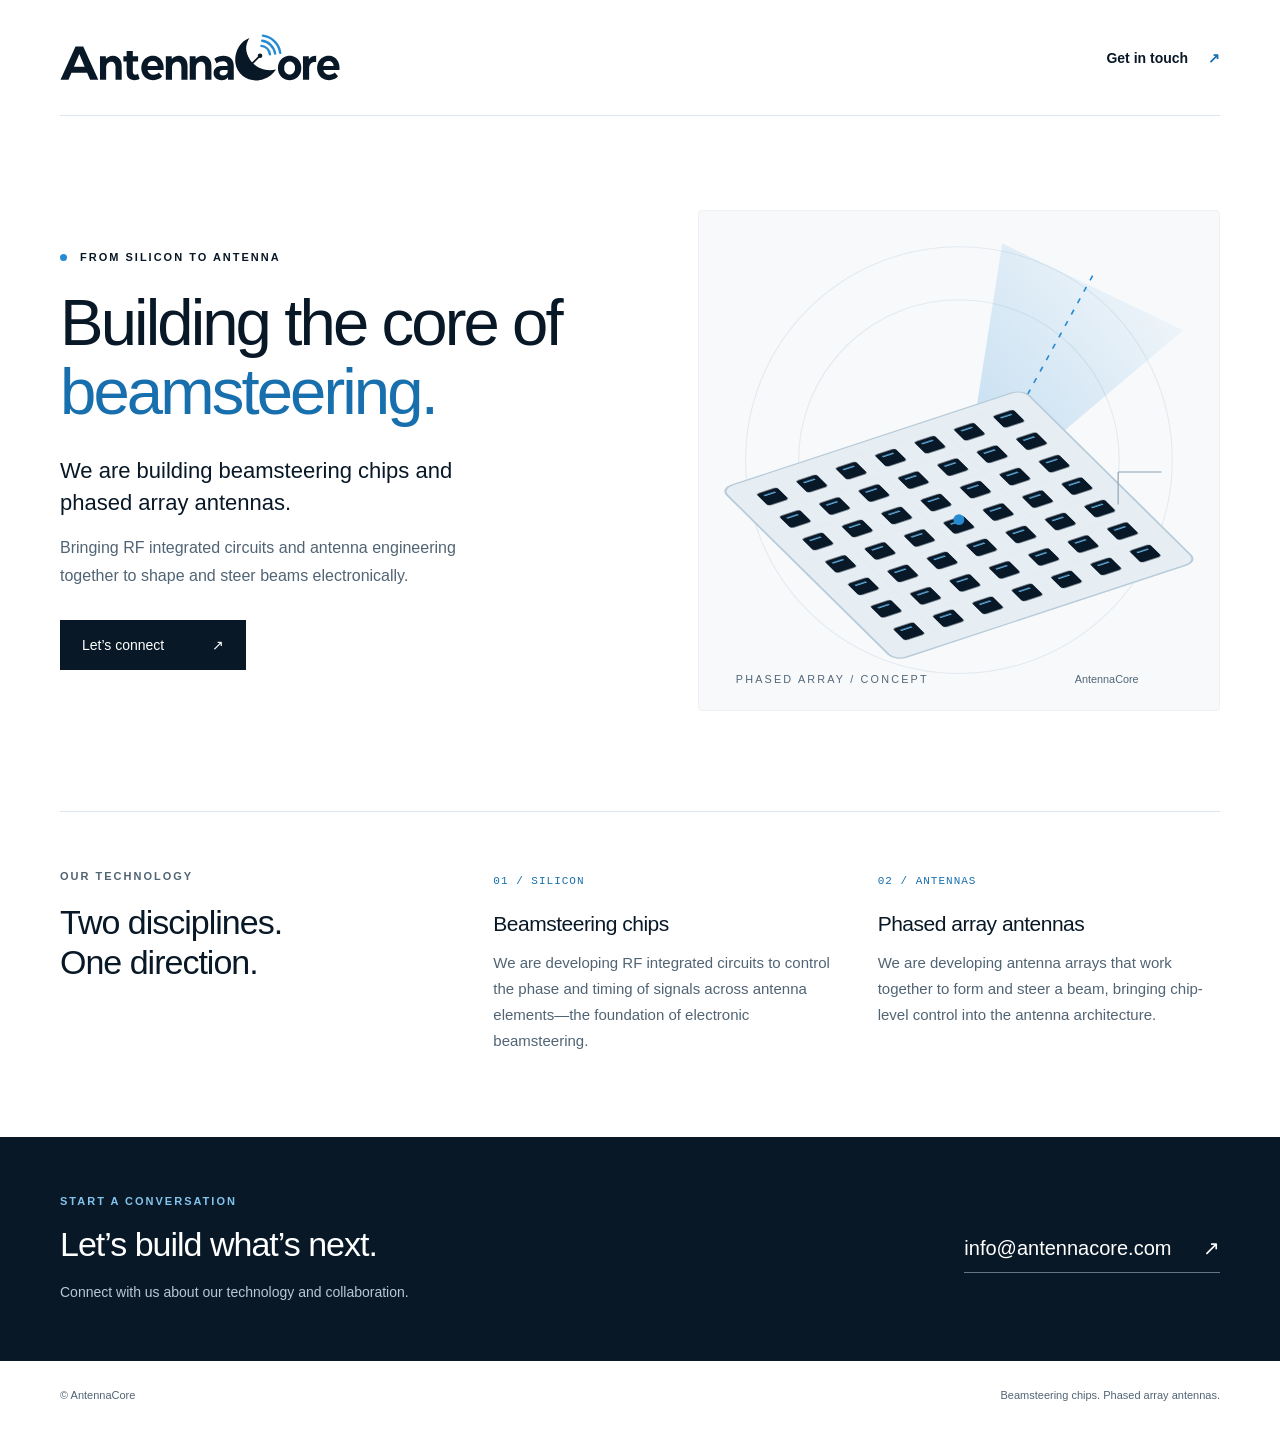
==== index.html @ 366db191 "first commit" ====
<!doctype html>
<html lang="en">
<head>
  <meta charset="utf-8">
  <meta name="viewport" content="width=device-width, initial-scale=1">
  <meta name="description" content="AntennaCore is developing beamsteering chips and phased array antennas. From RF silicon to electronically steered antenna arrays.">
  <meta name="theme-color" content="#081827">
  <title>AntennaCore — Beamsteering chips & phased array antennas</title>
  <link rel="stylesheet" href="styles.css">
</head>
<body>
  <a class="skip-link" href="#main">Skip to content</a>
  <header class="site-header wrap">
    <a class="brand" href="./" aria-label="AntennaCore home"><img src="assets/antennacore-logo.svg" width="300" height="51" alt="AntennaCore"></a>
    <a class="header-contact" href="mailto:info@antennacore.com">Get in touch <span aria-hidden="true">↗</span></a>
  </header>

  <main id="main">
    <section class="hero wrap" aria-labelledby="headline">
      <div class="hero-copy">
        <p class="eyebrow"><span></span> From silicon to antenna</p>
        <h1 id="headline">Building the core of <em>beamsteering.</em></h1>
        <p class="intro">We are building beamsteering chips and phased array antennas.</p>
        <p class="hero-detail">Bringing RF integrated circuits and antenna engineering together to shape and steer beams electronically.</p>
        <a class="button" href="mailto:info@antennacore.com">Let’s connect <span aria-hidden="true">↗</span></a>
      </div>
      <figure class="array-figure">
        <svg viewBox="0 0 480 460" xmlns="http://www.w3.org/2000/svg" role="img" aria-labelledby="array-title array-desc">
          <title id="array-title">Phased array concept</title>
          <desc id="array-desc">A schematic grid of antenna elements with a directed beam extending above the array. Concept illustration.</desc>
          <defs>
            <pattern id="grid" width="42" height="42" patternUnits="userSpaceOnUse"><path d="M42 0H0V42" fill="none" stroke="#dfe8ef" stroke-width="1"/></pattern>
            <pattern id="elements" width="42" height="42" patternUnits="userSpaceOnUse"><rect x="10" y="10" width="22" height="22" rx="3" fill="#081827"/><path d="M15 16h12" stroke="#65b5e9" stroke-width="2"/></pattern>
            <linearGradient id="beam" x1="0" y1="1" x2="1" y2="0"><stop stop-color="#278bd3" stop-opacity=".28"/><stop offset="1" stop-color="#278bd3" stop-opacity="0"/></linearGradient>
          </defs>
          <circle cx="240" cy="230" r="197" fill="none" stroke="#e3eaf0"/>
          <circle cx="240" cy="230" r="148" fill="none" stroke="#e3eaf0"/>
          <path d="M240 285 280 30 447 110Z" fill="url(#beam)"/>
          <path d="M240 285 366 55" stroke="#278bd3" stroke-width="1.5" stroke-dasharray="5 7"/>
          <g transform="translate(240 290) scale(1 .57) rotate(-30) translate(-147 -147)">
            <rect x="-14" y="-14" width="322" height="322" rx="12" fill="#e6eef4" stroke="#b7cbd9" stroke-width="2"/>
            <rect width="294" height="294" fill="url(#grid)"/>
            <rect width="294" height="294" fill="url(#elements)"/>
          </g>
          <circle cx="240" cy="285" r="5" fill="#278bd3"/>
          <path d="M387 241h40M387 241v30" fill="none" stroke="#8b9fae"/>
          <text x="34" y="436" fill="#526779" font-family="sans-serif" font-size="10" letter-spacing="2">PHASED ARRAY / CONCEPT</text>
          <text x="347" y="436" fill="#526779" font-family="sans-serif" font-size="10">AntennaCore</text>
        </svg>
      </figure>
    </section>

    <section class="technology wrap" aria-labelledby="technology-heading">
      <div class="section-heading"><p class="eyebrow">Our technology</p><h2 id="technology-heading">Two disciplines.<br>One direction.</h2></div>
      <div class="technology-items">
        <article><span class="number">01 / SILICON</span><h3>Beamsteering chips</h3><p>We are developing RF integrated circuits to control the phase and timing of signals across antenna elements—the foundation of electronic beamsteering.</p></article>
        <article><span class="number">02 / ANTENNAS</span><h3>Phased array antennas</h3><p>We are developing antenna arrays that work together to form and steer a beam, bringing chip-level control into the antenna architecture.</p></article>
      </div>
    </section>

    <section class="contact" aria-labelledby="contact-heading"><div class="wrap contact-inner"><div><p class="eyebrow">Start a conversation</p><h2 id="contact-heading">Let’s build what’s next.</h2><p>Connect with us about our technology and collaboration.</p></div><a href="mailto:info@antennacore.com">info@antennacore.com <span aria-hidden="true">↗</span></a></div></section>
  </main>
  <footer class="wrap"><span>© AntennaCore</span><span>Beamsteering chips. Phased array antennas.</span></footer>
</body>
</html>
---- styles.css ----
:root{color-scheme:light;--navy:#081827;--blue:#176fae;--muted:#516474;--line:#dfe6eb}*{box-sizing:border-box}html{scroll-behavior:smooth}body{margin:0;background:#fff;color:var(--navy);font-family:Arial,Helvetica,sans-serif;-webkit-font-smoothing:antialiased}.wrap{width:min(1160px,calc(100% - 96px));margin-inline:auto}a{color:inherit;text-decoration:none}a:focus-visible{outline:3px solid #278bd3;outline-offset:6px}.skip-link{position:absolute;left:20px;top:-80px;background:var(--navy);color:white;padding:12px;z-index:5}.skip-link:focus{top:12px}.site-header{display:flex;align-items:center;justify-content:space-between;padding-block:34px;border-bottom:1px solid var(--line)}.brand img{display:block;width:280px;height:auto}.header-contact{font-size:14px;font-weight:600}.header-contact span{margin-left:16px;color:var(--blue)}.hero{display:grid;grid-template-columns:1.15fr 1fr;align-items:center;gap:38px;padding-block:94px 100px}.eyebrow{text-transform:uppercase;letter-spacing:2px;font-size:11px;font-weight:700;margin:0 0 25px}.eyebrow>span{display:inline-block;width:7px;height:7px;background:#278bd3;border-radius:50%;margin-right:8px}h1{font-size:clamp(42px,5.1vw,67px);letter-spacing:-2.9px;line-height:1.06;font-weight:500;margin:0 0 28px}h1 em{font-style:normal;color:var(--blue)}.intro{font-size:22px;line-height:1.45;max-width:470px;margin:0 0 16px}.hero-detail{color:var(--muted);font-size:16px;line-height:1.7;max-width:440px;margin:0 0 31px}.button{display:inline-flex;gap:48px;align-items:center;background:var(--navy);color:white;padding:17px 22px;font-size:14px;transition:background .2s}.button:hover{background:var(--blue)}.array-figure{margin:0;background:#f7f9fb;border:1px solid #edf1f4;border-radius:4px}.array-figure svg{display:block;width:100%;height:auto}.technology{display:grid;grid-template-columns:1fr 2fr;gap:70px;border-top:1px solid var(--line);padding-block:58px 82px}h2{font-size:34px;line-height:1.18;font-weight:500;letter-spacing:-1px;margin:0}.section-heading .eyebrow{color:var(--muted);margin-bottom:20px}.technology-items{display:grid;grid-template-columns:1fr 1fr;gap:42px}.number{font-family:monospace;letter-spacing:1px;font-size:11px;color:var(--blue)}h3{font-size:21px;letter-spacing:-.5px;margin:24px 0 14px;font-weight:500}.technology-items p{font-size:15px;color:var(--muted);line-height:1.75;margin:0}.contact{background:var(--navy);color:white}.contact-inner{display:flex;justify-content:space-between;align-items:center;gap:30px;padding-block:58px}.contact .eyebrow{color:#83c4ed;margin-bottom:17px}.contact p:last-child{font-size:14px;color:#b8c7d3;line-height:1.6;margin:17px 0 0}.contact a{font-size:20px;border-bottom:1px solid #647788;padding-block:12px;white-space:nowrap}.contact a:hover{color:#83c4ed}.contact a span{margin-left:26px}footer{display:flex;justify-content:space-between;gap:20px;padding-block:26px;color:var(--muted);font-size:11px;line-height:1.5}@media(max-width:850px){.wrap{width:calc(100% - 48px)}.hero{gap:24px;padding-block:65px}.technology{grid-template-columns:1fr;gap:35px}.contact-inner{align-items:flex-start;flex-direction:column}.brand img{width:240px}h1{letter-spacing:-1.8px}}@media(max-width:600px){.wrap{width:calc(100% - 40px)}.site-header{padding-block:24px;gap:16px}.brand img{width:210px}.header-contact{font-size:12px}.header-contact span{display:none}.hero{grid-template-columns:1fr;padding-block:54px;gap:40px}h1{font-size:48px}.intro{font-size:20px}.array-figure{max-width:440px;width:100%;justify-self:center}.technology{padding-block:40px 50px}.technology-items{grid-template-columns:1fr;gap:30px}.technology-items article+article{border-top:1px solid var(--line);padding-top:30px}.contact-inner{padding-block:42px}.contact a{font-size:18px}footer{flex-direction:column;gap:7px}h2{font-size:30px}}@media(prefers-reduced-motion:reduce){html{scroll-behavior:auto}.button{transition:none}}
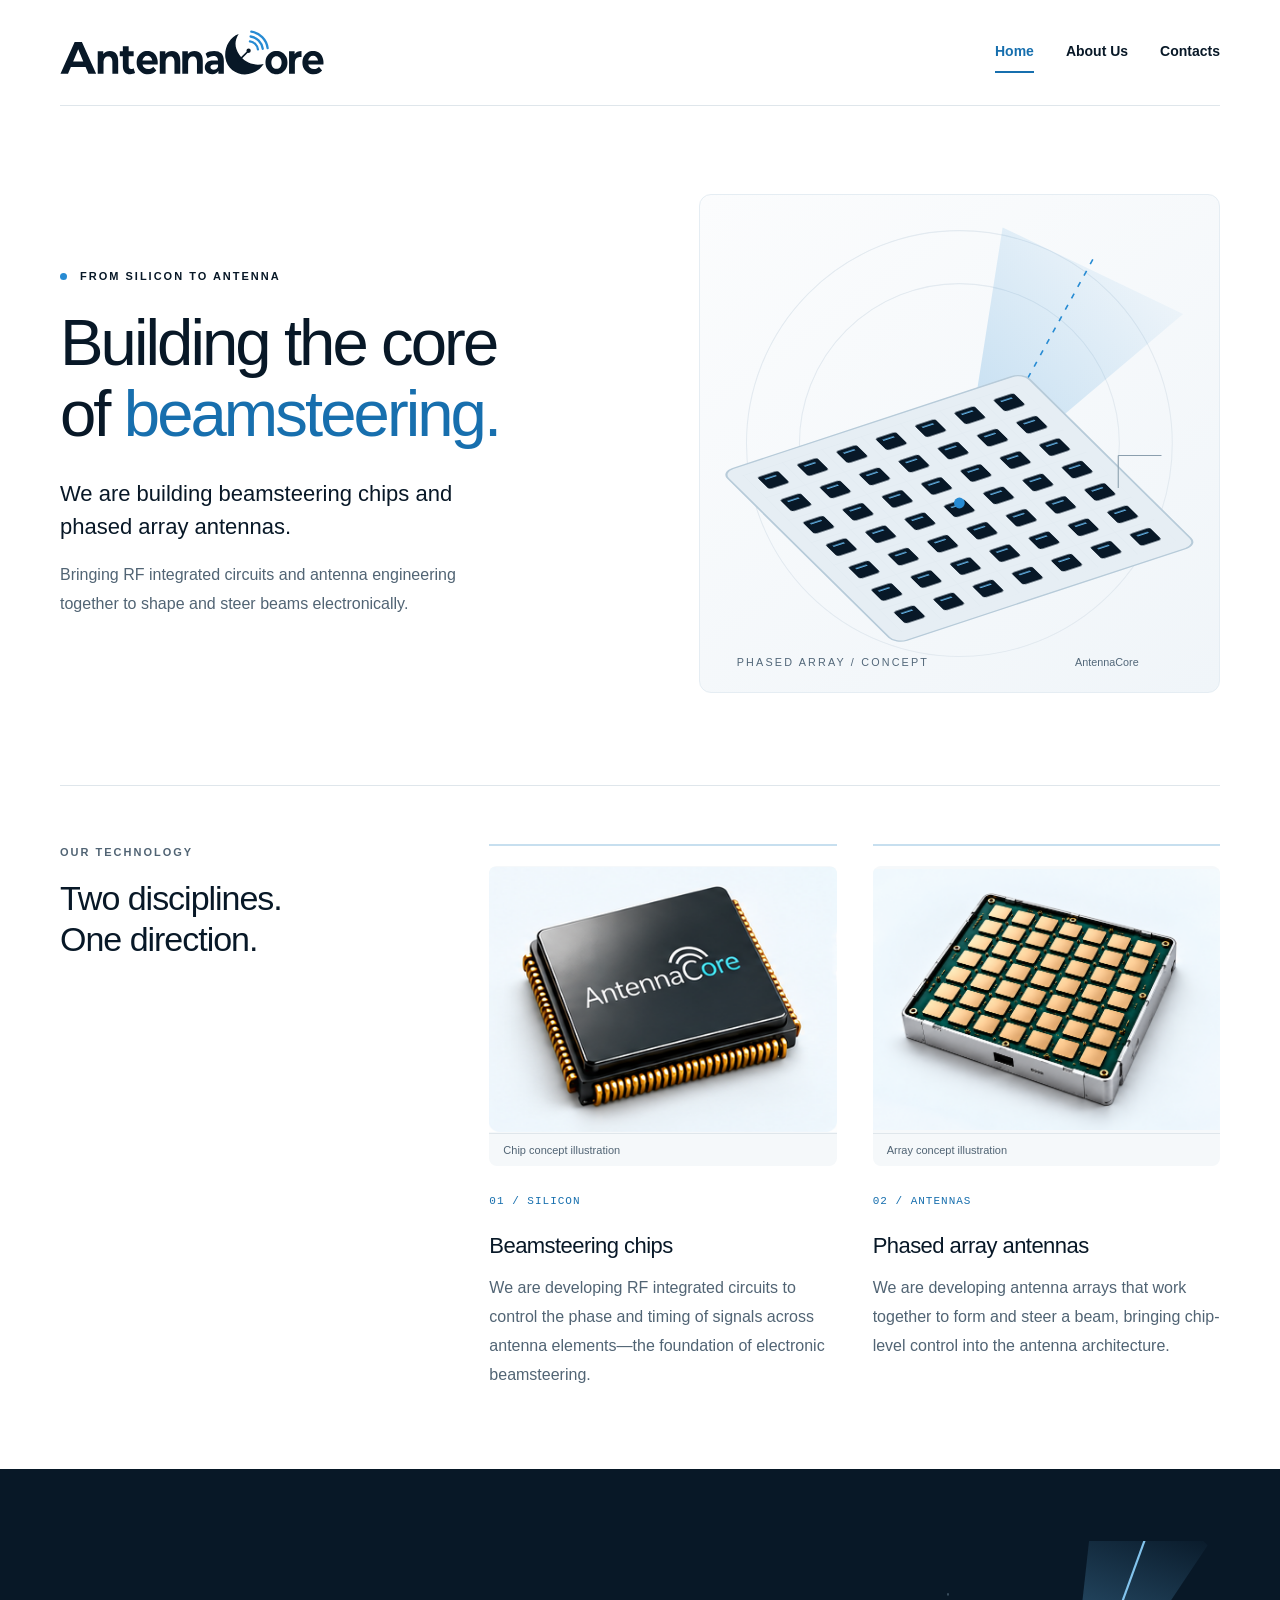
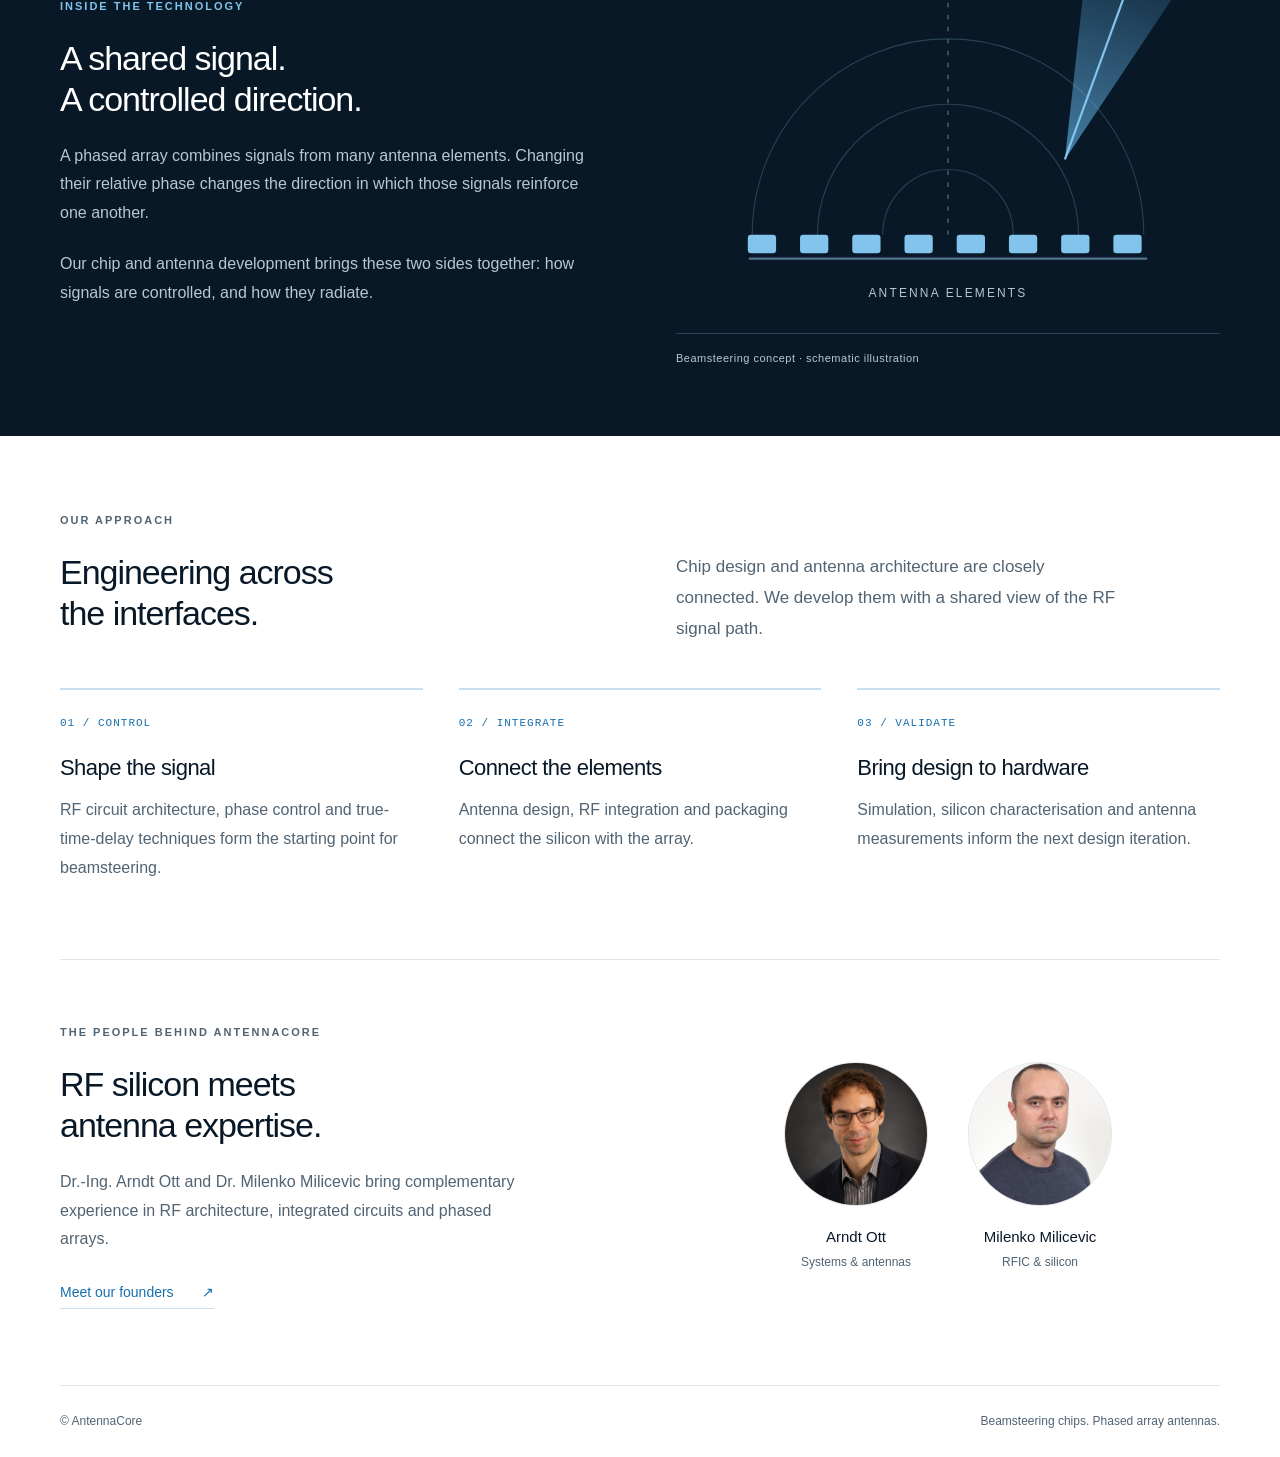
==== commit 34f69db2: "multi page" ====
--- a/index.html
+++ b/index.html
@@ -12,7 +12,11 @@
   <a class="skip-link" href="#main">Skip to content</a>
   <header class="site-header wrap">
     <a class="brand" href="./" aria-label="AntennaCore home"><img src="assets/antennacore-logo.svg" width="300" height="51" alt="AntennaCore"></a>
-    <a class="header-contact" href="mailto:info@antennacore.com">Get in touch <span aria-hidden="true">↗</span></a>
+    <nav class="site-nav" aria-label="Main navigation">
+      <a href="index.html" aria-current="page">Home</a>
+      <a href="about.html">About Us</a>
+      <a href="contacts.html">Contacts</a>
+    </nav>
   </header>
 
   <main id="main">
@@ -22,7 +26,6 @@
         <h1 id="headline">Building the core of <em>beamsteering.</em></h1>
         <p class="intro">We are building beamsteering chips and phased array antennas.</p>
         <p class="hero-detail">Bringing RF integrated circuits and antenna engineering together to shape and steer beams electronically.</p>
-        <a class="button" href="mailto:info@antennacore.com">Let’s connect <span aria-hidden="true">↗</span></a>
       </div>
       <figure class="array-figure">
         <svg viewBox="0 0 480 460" xmlns="http://www.w3.org/2000/svg" role="img" aria-labelledby="array-title array-desc">
@@ -53,12 +56,49 @@
     <section class="technology wrap" aria-labelledby="technology-heading">
       <div class="section-heading"><p class="eyebrow">Our technology</p><h2 id="technology-heading">Two disciplines.<br>One direction.</h2></div>
       <div class="technology-items">
-        <article><span class="number">01 / SILICON</span><h3>Beamsteering chips</h3><p>We are developing RF integrated circuits to control the phase and timing of signals across antenna elements—the foundation of electronic beamsteering.</p></article>
-        <article><span class="number">02 / ANTENNAS</span><h3>Phased array antennas</h3><p>We are developing antenna arrays that work together to form and steer a beam, bringing chip-level control into the antenna architecture.</p></article>
+        <article><figure class="technology-image"><img src="assets/beamsteering-chip-concept.png" width="396" height="303" alt="Concept illustration of a beamsteering chip" loading="lazy"><figcaption>Chip concept illustration</figcaption></figure><span class="number">01 / SILICON</span><h3>Beamsteering chips</h3><p>We are developing RF integrated circuits to control the phase and timing of signals across antenna elements—the foundation of electronic beamsteering.</p></article>
+        <article><figure class="technology-image"><img src="assets/phased-array-large-concept.png" width="1448" height="1086" alt="Concept illustration of a larger multi-element phased array antenna" loading="lazy"><figcaption>Array concept illustration</figcaption></figure><span class="number">02 / ANTENNAS</span><h3>Phased array antennas</h3><p>We are developing antenna arrays that work together to form and steer a beam, bringing chip-level control into the antenna architecture.</p></article>
       </div>
     </section>
 
-    <section class="contact" aria-labelledby="contact-heading"><div class="wrap contact-inner"><div><p class="eyebrow">Start a conversation</p><h2 id="contact-heading">Let’s build what’s next.</h2><p>Connect with us about our technology and collaboration.</p></div><a href="mailto:info@antennacore.com">info@antennacore.com <span aria-hidden="true">↗</span></a></div></section>
+    <section class="beam-section" aria-labelledby="beam-heading">
+      <div class="wrap beam-layout">
+        <div class="beam-copy">
+          <p class="eyebrow">Inside the technology</p>
+          <h2 id="beam-heading">A shared signal.<br>A controlled direction.</h2>
+          <p>A phased array combines signals from many antenna elements. Changing their relative phase changes the direction in which those signals reinforce one another.</p>
+          <p>Our chip and antenna development brings these two sides together: how signals are controlled, and how they radiate.</p>
+        </div>
+        <figure class="beam-demo">
+          <svg viewBox="0 0 500 360" role="img" aria-labelledby="beam-title beam-desc">
+            <title id="beam-title">Electronic beamsteering concept</title>
+            <desc id="beam-desc">A row of eight antenna elements with a beam sweeping left and right to illustrate electronic beamsteering.</desc>
+            <defs><linearGradient id="demo-beam" x1="0" y1="1" x2="0" y2="0"><stop stop-color="#65b5e9" stop-opacity=".65"/><stop offset="1" stop-color="#65b5e9" stop-opacity="0"/></linearGradient></defs>
+            <path d="M70 270a180 180 0 0 1 360 0M130 270a120 120 0 0 1 240 0M190 270a60 60 0 0 1 120 0" fill="none" stroke="#294255"/>
+            <path d="M250 270V48" stroke="#607888" stroke-dasharray="4 7"/>
+            <g id="steered-beam" transform="rotate(20 250 270)"><path d="M250 270 194 40Q250 16 306 40Z" fill="url(#demo-beam)"/><path d="M250 270V40" stroke="#83c4ed" stroke-width="2"/></g>
+            <path d="M67 292H433" stroke="#52758d" stroke-width="2"/>
+            <g fill="#83c4ed"><rect x="66" y="270" width="26" height="17" rx="3"/><rect x="114" y="270" width="26" height="17" rx="3"/><rect x="162" y="270" width="26" height="17" rx="3"/><rect x="210" y="270" width="26" height="17" rx="3"/><rect x="258" y="270" width="26" height="17" rx="3"/><rect x="306" y="270" width="26" height="17" rx="3"/><rect x="354" y="270" width="26" height="17" rx="3"/><rect x="402" y="270" width="26" height="17" rx="3"/></g>
+            <text x="250" y="327" text-anchor="middle" fill="#b8c7d3" font-size="11" font-family="Arial, sans-serif" letter-spacing="2">ANTENNA ELEMENTS</text>
+          </svg>
+          <figcaption>Beamsteering concept · schematic illustration</figcaption>
+        </figure>
+      </div>
+    </section>
+
+    <section class="approach wrap" aria-labelledby="approach-heading">
+      <div class="approach-heading"><p class="eyebrow">Our approach</p><h2 id="approach-heading">Engineering across<br>the interfaces.</h2><p>Chip design and antenna architecture are closely connected. We develop them with a shared view of the RF signal path.</p></div>
+      <ol class="approach-steps">
+        <li><span class="number">01 / CONTROL</span><h3>Shape the signal</h3><p>RF circuit architecture, phase control and true-time-delay techniques form the starting point for beamsteering.</p></li>
+        <li><span class="number">02 / INTEGRATE</span><h3>Connect the elements</h3><p>Antenna design, RF integration and packaging connect the silicon with the array.</p></li>
+        <li><span class="number">03 / VALIDATE</span><h3>Bring design to hardware</h3><p>Simulation, silicon characterisation and antenna measurements inform the next design iteration.</p></li>
+      </ol>
+    </section>
+
+    <section class="team-preview wrap" aria-labelledby="team-preview-heading">
+      <div><p class="eyebrow">The people behind AntennaCore</p><h2 id="team-preview-heading">RF silicon meets<br>antenna expertise.</h2><p>Dr.-Ing. Arndt Ott and Dr. Milenko Milicevic bring complementary experience in RF architecture, integrated circuits and phased arrays.</p><a class="text-link" href="about.html">Meet our founders <span aria-hidden="true">↗</span></a></div>
+      <div class="team-preview-portraits"><figure><img src="assets/arndt-ott.png" width="144" height="144" loading="lazy" alt="Dr.-Ing. Arndt Ott"><figcaption>Arndt Ott<span>Systems &amp; antennas</span></figcaption></figure><figure><img src="assets/milenko-milicevic.jpg" width="144" height="144" loading="lazy" alt="Dr. Milenko Milicevic"><figcaption>Milenko Milicevic<span>RFIC &amp; silicon</span></figcaption></figure></div>
+    </section>
   </main>
   <footer class="wrap"><span>© AntennaCore</span><span>Beamsteering chips. Phased array antennas.</span></footer>
 </body>
--- a/styles.css
+++ b/styles.css
@@ -1 +1,232 @@
-:root{color-scheme:light;--navy:#081827;--blue:#176fae;--muted:#516474;--line:#dfe6eb}*{box-sizing:border-box}html{scroll-behavior:smooth}body{margin:0;background:#fff;color:var(--navy);font-family:Arial,Helvetica,sans-serif;-webkit-font-smoothing:antialiased}.wrap{width:min(1160px,calc(100% - 96px));margin-inline:auto}a{color:inherit;text-decoration:none}a:focus-visible{outline:3px solid #278bd3;outline-offset:6px}.skip-link{position:absolute;left:20px;top:-80px;background:var(--navy);color:white;padding:12px;z-index:5}.skip-link:focus{top:12px}.site-header{display:flex;align-items:center;justify-content:space-between;padding-block:34px;border-bottom:1px solid var(--line)}.brand img{display:block;width:280px;height:auto}.header-contact{font-size:14px;font-weight:600}.header-contact span{margin-left:16px;color:var(--blue)}.hero{display:grid;grid-template-columns:1.15fr 1fr;align-items:center;gap:38px;padding-block:94px 100px}.eyebrow{text-transform:uppercase;letter-spacing:2px;font-size:11px;font-weight:700;margin:0 0 25px}.eyebrow>span{display:inline-block;width:7px;height:7px;background:#278bd3;border-radius:50%;margin-right:8px}h1{font-size:clamp(42px,5.1vw,67px);letter-spacing:-2.9px;line-height:1.06;font-weight:500;margin:0 0 28px}h1 em{font-style:normal;color:var(--blue)}.intro{font-size:22px;line-height:1.45;max-width:470px;margin:0 0 16px}.hero-detail{color:var(--muted);font-size:16px;line-height:1.7;max-width:440px;margin:0 0 31px}.button{display:inline-flex;gap:48px;align-items:center;background:var(--navy);color:white;padding:17px 22px;font-size:14px;transition:background .2s}.button:hover{background:var(--blue)}.array-figure{margin:0;background:#f7f9fb;border:1px solid #edf1f4;border-radius:4px}.array-figure svg{display:block;width:100%;height:auto}.technology{display:grid;grid-template-columns:1fr 2fr;gap:70px;border-top:1px solid var(--line);padding-block:58px 82px}h2{font-size:34px;line-height:1.18;font-weight:500;letter-spacing:-1px;margin:0}.section-heading .eyebrow{color:var(--muted);margin-bottom:20px}.technology-items{display:grid;grid-template-columns:1fr 1fr;gap:42px}.number{font-family:monospace;letter-spacing:1px;font-size:11px;color:var(--blue)}h3{font-size:21px;letter-spacing:-.5px;margin:24px 0 14px;font-weight:500}.technology-items p{font-size:15px;color:var(--muted);line-height:1.75;margin:0}.contact{background:var(--navy);color:white}.contact-inner{display:flex;justify-content:space-between;align-items:center;gap:30px;padding-block:58px}.contact .eyebrow{color:#83c4ed;margin-bottom:17px}.contact p:last-child{font-size:14px;color:#b8c7d3;line-height:1.6;margin:17px 0 0}.contact a{font-size:20px;border-bottom:1px solid #647788;padding-block:12px;white-space:nowrap}.contact a:hover{color:#83c4ed}.contact a span{margin-left:26px}footer{display:flex;justify-content:space-between;gap:20px;padding-block:26px;color:var(--muted);font-size:11px;line-height:1.5}@media(max-width:850px){.wrap{width:calc(100% - 48px)}.hero{gap:24px;padding-block:65px}.technology{grid-template-columns:1fr;gap:35px}.contact-inner{align-items:flex-start;flex-direction:column}.brand img{width:240px}h1{letter-spacing:-1.8px}}@media(max-width:600px){.wrap{width:calc(100% - 40px)}.site-header{padding-block:24px;gap:16px}.brand img{width:210px}.header-contact{font-size:12px}.header-contact span{display:none}.hero{grid-template-columns:1fr;padding-block:54px;gap:40px}h1{font-size:48px}.intro{font-size:20px}.array-figure{max-width:440px;width:100%;justify-self:center}.technology{padding-block:40px 50px}.technology-items{grid-template-columns:1fr;gap:30px}.technology-items article+article{border-top:1px solid var(--line);padding-top:30px}.contact-inner{padding-block:42px}.contact a{font-size:18px}footer{flex-direction:column;gap:7px}h2{font-size:30px}}@media(prefers-reduced-motion:reduce){html{scroll-behavior:auto}.button{transition:none}}
+:root {
+  color-scheme: light;
+  --navy: #081827;
+  --blue: #176fae;
+  --muted: #516474;
+  --line: #dfe6eb;
+  --surface: #f5f8fa;
+}
+
+* { box-sizing: border-box; }
+html { scroll-behavior: smooth; }
+body {
+  margin: 0;
+  min-height: 100vh;
+  display: flex;
+  flex-direction: column;
+  background: #fff;
+  color: var(--navy);
+  font-family: Arial, Helvetica, sans-serif;
+  -webkit-font-smoothing: antialiased;
+}
+main { flex: 1; }
+.wrap { width: min(1160px, calc(100% - 96px)); margin-inline: auto; }
+a { color: inherit; text-decoration: none; }
+a:focus-visible { outline: 3px solid #278bd3; outline-offset: 6px; }
+::selection { background: #d8ecfa; color: var(--navy); }
+.skip-link { position: absolute; left: 20px; top: -80px; background: var(--navy); color: white; padding: 12px; z-index: 5; }
+.skip-link:focus { top: 12px; }
+
+/* Shared header and navigation. */
+.site-header { display: flex; align-items: center; justify-content: space-between; gap: 32px; padding-block: 30px; border-bottom: 1px solid var(--line); }
+.brand { flex-shrink: 0; }
+.brand img { display: block; width: 264px; height: auto; }
+.site-nav { display: flex; align-items: center; gap: 32px; font-size: 14px; font-weight: 600; }
+.site-nav a { padding-block: 12px; border-bottom: 2px solid transparent; transition: color .18s, border-color .18s; }
+.site-nav a:hover, .site-nav a[aria-current="page"] { color: var(--blue); border-bottom-color: var(--blue); }
+
+/* Typography. */
+.eyebrow { text-transform: uppercase; letter-spacing: 2px; font-size: 11px; font-weight: 700; line-height: 1.5; margin: 0 0 24px; }
+.eyebrow > span { display: inline-block; width: 7px; height: 7px; background: #278bd3; border-radius: 50%; margin-right: 8px; }
+h1 { font-size: clamp(44px, 5.1vw, 66px); letter-spacing: -.045em; line-height: 1.08; font-weight: 500; margin: 0 0 28px; text-wrap: balance; }
+h1 em { font-style: normal; color: var(--blue); }
+h2 { font-size: 34px; line-height: 1.2; font-weight: 500; letter-spacing: -.03em; margin: 0; text-wrap: balance; }
+h3 { font-size: 22px; line-height: 1.3; letter-spacing: -.025em; margin: 22px 0 14px; font-weight: 500; }
+.intro { font-size: 22px; line-height: 1.5; max-width: 470px; margin: 0 0 18px; }
+.hero-detail { color: var(--muted); font-size: 16px; line-height: 1.8; max-width: 440px; margin: 0; }
+.number { font-family: monospace; letter-spacing: 1px; font-size: 11px; line-height: 1.5; color: var(--blue); }
+
+/* Home page. */
+.hero { display: grid; grid-template-columns: 1.12fr 1fr; align-items: center; gap: 56px; padding-block: 88px 92px; }
+.hero-copy { min-width: 0; }
+.array-figure { margin: 0; background: linear-gradient(145deg, #fbfcfd, #f0f5f9); border: 1px solid #e5edf3; border-radius: 12px; overflow: hidden; }
+.array-figure svg { display: block; width: 100%; height: auto; }
+.technology { display: grid; grid-template-columns: 1fr 2fr; gap: 64px; border-top: 1px solid var(--line); padding-block: 58px 80px; }
+.section-heading .eyebrow { color: var(--muted); margin-bottom: 18px; }
+.technology-items { display: grid; grid-template-columns: 1fr 1fr; gap: 36px; }
+.technology-items article { border-top: 2px solid #c7dfef; padding-top: 20px; }
+.technology-items p { font-size: 16px; color: var(--muted); line-height: 1.8; margin: 0; }
+
+/* About Us. */
+.page-intro { padding-block: 80px 68px; }
+.page-intro h1 { max-width: 850px; }
+.page-intro .intro { max-width: 710px; }
+.page-intro .hero-detail { max-width: 650px; }
+.founders { border-top: 1px solid var(--line); padding-block: 56px 80px; }
+.founders-heading { max-width: 740px; margin-bottom: 44px; }
+.founders-heading .eyebrow { color: var(--muted); margin-bottom: 18px; }
+.founders-heading > p:last-child { font-size: 16px; line-height: 1.8; color: var(--muted); margin: 20px 0 0; }
+.founder-grid { display: grid; grid-template-columns: 1fr 1fr; gap: 56px; }
+.founder { border-top: 2px solid #c7dfef; padding-top: 30px; }
+.founder-portrait { display: block; width: 144px; height: 144px; object-fit: cover; border-radius: 50%; margin-bottom: 26px; border: 1px solid var(--line); }
+.founder h3 { font-size: 28px; margin: 10px 0 6px; }
+.founder > p { font-size: 16px; line-height: 1.8; color: var(--muted); margin: 0 0 18px; }
+.founder > .number { font-size: 11px; color: var(--blue); line-height: 1.5; margin: 0; }
+.founder > .founder-role { color: var(--navy); margin-bottom: 24px; font-size: 15px; }
+.founder > p:last-child { margin-bottom: 0; }
+
+
+footer { display: flex; justify-content: space-between; gap: 20px; border-top: 1px solid var(--line); padding-block: 26px; color: var(--muted); font-size: 12px; line-height: 1.6; }
+
+@media (max-width: 1000px) {
+  .wrap { width: calc(100% - 64px); }
+  .hero { gap: 32px; }
+  .technology { grid-template-columns: .85fr 2fr; gap: 36px; }
+}
+@media (max-width: 850px) {
+  .wrap { width: calc(100% - 48px); }
+  .brand img { width: 240px; }
+  .site-header { gap: 24px; }
+  .site-nav { gap: 24px; }
+  .hero { grid-template-columns: 1fr; padding-block: 60px; gap: 38px; }
+  .hero-copy { max-width: 620px; }
+  .hero-copy h1 { max-width: 600px; }
+  .hero .intro, .hero-detail { max-width: 560px; }
+  .array-figure { width: min(100%, 500px); justify-self: center; }
+  .technology { grid-template-columns: 1fr; gap: 32px; padding-block: 44px 56px; }
+  .page-intro { padding-block: 60px; }
+  .founder-grid { gap: 36px; }
+}
+@media (max-width: 600px) {
+  .wrap { width: calc(100% - 40px); }
+  .site-header { flex-wrap: wrap; padding-block: 24px 12px; gap: 20px; }
+  .brand img { width: 240px; max-width: 100%; }
+  .site-nav { width: 100%; justify-content: space-between; gap: 16px; }
+  h1 { font-size: clamp(36px, 10.5vw, 48px); }
+  h2 { font-size: 30px; }
+  .hero { padding-block: 46px; gap: 32px; }
+  .intro { font-size: 20px; }
+  .technology-items { grid-template-columns: 1fr; gap: 28px; }
+  .technology-items article { padding-top: 18px; }
+  .page-intro { padding-block: 46px; }
+  .founders { padding-block: 40px 50px; }
+  .founders-heading { margin-bottom: 32px; }
+  .founder-grid { grid-template-columns: 1fr; gap: 36px; }
+  .founder h3 { font-size: 26px; }
+  footer { flex-direction: column; gap: 6px; padding-block: 22px; }
+}
+@media (prefers-reduced-motion: reduce) {
+  html { scroll-behavior: auto; }
+  .site-nav a { transition: none; }
+}
+
+/* Technology exploration on Home. */
+.beam-section { background: var(--navy); color: #fff; }
+.beam-layout { display: grid; grid-template-columns: 1fr 1fr; gap: 72px; align-items: center; padding-block: 72px; }
+.beam-copy .eyebrow { color: #83c4ed; }
+.beam-copy > p:not(.eyebrow) { color: #b8c7d3; font-size: 16px; line-height: 1.8; margin: 22px 0 0; }
+.beam-demo { min-width: 0; margin: 0; }
+.beam-demo svg { width: 100%; height: auto; display: block; }
+.beam-demo figcaption { border-top: 1px solid #294255; padding-top: 18px; color: #b8c7d3; font-size: 11px; letter-spacing: .5px; }
+.approach { padding-block: 76px; }
+.approach-heading { display: grid; grid-template-columns: 1fr 1fr; column-gap: 72px; align-items: start; }
+.approach-heading .eyebrow { grid-column: 1 / -1; color: var(--muted); }
+.approach-heading > p:last-child { margin: 0; color: var(--muted); font-size: 17px; line-height: 1.8; max-width: 450px; }
+.approach-steps { display: grid; grid-template-columns: repeat(3, 1fr); gap: 36px; padding: 0; margin: 44px 0 0; list-style: none; }
+.approach-steps li { border-top: 2px solid #c7dfef; padding-top: 22px; }
+.approach-steps p { color: var(--muted); font-size: 16px; line-height: 1.8; margin: 0; }
+.team-preview { border-top: 1px solid var(--line); display: grid; grid-template-columns: 1fr 1fr; gap: 72px; align-items: center; padding-block: 64px 76px; }
+.team-preview .eyebrow { color: var(--muted); }
+.team-preview > div > p:not(.eyebrow) { color: var(--muted); font-size: 16px; line-height: 1.8; max-width: 460px; margin: 22px 0; }
+.text-link { display: inline-flex; align-items: center; gap: 28px; font-size: 14px; color: var(--blue); padding-block: 8px; border-bottom: 1px solid #c7dfef; }
+.text-link:hover { border-bottom-color: var(--blue); }
+.team-preview-portraits { display: flex; justify-content: center; gap: 40px; }
+.team-preview-portraits figure { margin: 0; text-align: center; }
+.team-preview-portraits img { width: 144px; max-width: 100%; height: auto; aspect-ratio: 1; object-fit: cover; border-radius: 50%; border: 1px solid var(--line); }
+.team-preview-portraits figcaption { margin-top: 16px; font-size: 15px; line-height: 1.5; }
+.team-preview-portraits figcaption span { display: block; color: var(--muted); font-size: 12px; margin-top: 4px; }
+@media (max-width: 850px) {
+  .beam-layout, .team-preview { gap: 36px; grid-template-columns: 1fr; padding-block: 52px; }
+  .beam-demo { width: min(100%, 520px); justify-self: center; }
+  .approach { padding-block: 52px; }
+  .approach-heading { gap: 22px; grid-template-columns: 1fr; }
+  .approach-steps { gap: 24px; }
+  .approach-steps h3 { font-size: 20px; }
+  .team-preview-portraits { justify-content: flex-start; }
+}
+@media (max-width: 600px) {
+  .beam-layout, .team-preview { padding-block: 42px; }
+  .approach { padding-block: 42px; }
+  .approach-steps { grid-template-columns: 1fr; gap: 28px; margin-top: 30px; }
+  .team-preview-portraits { justify-content: space-between; gap: 20px; }
+  .team-preview-portraits figure { min-width: 0; flex: 1; }
+  .team-preview-portraits img { width: 124px; }
+}
+
+/* Continuous beam sweep; keep the concept still for reduced-motion preferences. */
+#steered-beam {
+  transform-origin: 250px 270px;
+  animation: beam-sweep 7s ease-in-out infinite alternate;
+}
+@keyframes beam-sweep {
+  from { transform: rotate(-35deg); }
+  to { transform: rotate(35deg); }
+}
+@media (prefers-reduced-motion: reduce) {
+  #steered-beam { animation: none; transform: rotate(20deg); }
+}
+
+/* Supplied concept imagery. */
+.technology-image { margin: 0 0 24px; background: var(--surface); border-radius: 8px; overflow: hidden; }
+.technology-image img { display: block; width: 100%; height: auto; aspect-ratio: 1.3; object-fit: contain; }
+.technology-image figcaption { padding: 10px 14px; font-size: 11px; color: var(--muted); border-top: 1px solid var(--line); }
+.about-visuals { display: grid; grid-template-columns: 1fr 1fr; gap: 32px; padding-bottom: 64px; }
+.about-visuals figure { display: grid; grid-template-columns: 1fr 1fr; align-items: center; margin: 0; background: var(--surface); border: 1px solid var(--line); border-radius: 10px; overflow: hidden; }
+.about-visuals img { width: 100%; height: auto; display: block; }
+.about-visuals figcaption { padding: 20px; font-size: 17px; line-height: 1.5; }
+.about-visuals figcaption strong { font-weight: 500; }
+.about-visuals figcaption span { display: block; color: var(--muted); font-size: 12px; margin-top: 8px; }
+
+/* Contact location, embedded map and team. */
+.contact-page-main { padding-block: 64px 80px; }
+.contact-page-heading { max-width: 760px; margin-bottom: 44px; }
+.contact-page-heading .eyebrow { color: var(--muted); }
+.contact-page-heading .intro { max-width: 620px; color: var(--muted); font-size: 19px; }
+.location-map { display: grid; grid-template-columns: 1fr 1.8fr; border: 1px solid var(--line); border-radius: 10px; overflow: hidden; background: var(--surface); }
+.location-card { padding: 36px 30px; }
+.location-card .eyebrow { color: var(--muted); margin-bottom: 18px; }
+.location-card h2 { font-size: 26px; }
+.location-card address { font-style: normal; font-size: 17px; line-height: 1.9; color: var(--muted); margin: 24px 0; }
+.location-card address strong { font-weight: 500; color: var(--navy); }
+.company-map { width: 100%; height: 430px; border: 0; display: block; background: #e5edf2; }
+.contact-bottom { display: grid; grid-template-columns: 1.3fr 1fr; align-items: center; gap: 56px; padding-top: 48px; }
+.contact-enquiries { min-width: 0; }
+.contact-enquiries .eyebrow { color: var(--muted); margin-bottom: 16px; }
+.contact-enquiries h2 { font-size: 28px; }
+.contact-enquiries > p:not(.eyebrow) { color: var(--muted); font-size: 16px; line-height: 1.8; margin: 16px 0 0; max-width: 470px; }
+.contact-enquiries p.contact-page-email { color: var(--blue); font-size: clamp(24px, 2.5vw, 32px); letter-spacing: -.025em; margin-top: 18px; overflow-wrap: anywhere; }
+.contact-people { display: flex; justify-content: flex-end; gap: 36px; }
+.contact-people figure { margin: 0; text-align: center; min-width: 0; }
+.contact-people img { display: block; width: 112px; max-width: 100%; height: auto; aspect-ratio: 1; border-radius: 50%; object-fit: cover; margin-inline: auto; }
+.contact-people figcaption { font-size: 14px; line-height: 1.6; margin-top: 14px; }
+.contact-people figcaption span { display: block; color: var(--muted); font-size: 11px; }
+@media (max-width: 850px) {
+  .about-visuals { gap: 24px; }
+  .about-visuals figure { grid-template-columns: 1fr; }
+  .location-map { grid-template-columns: 1fr; }
+  .location-card { padding: 30px; }
+  .company-map { height: 360px; }
+  .contact-bottom { gap: 36px; grid-template-columns: 1fr; }
+  .contact-people { justify-content: flex-start; }
+}
+@media (max-width: 600px) {
+  .about-visuals { gap: 16px; padding-bottom: 40px; }
+  .about-visuals figcaption { padding: 14px; font-size: 15px; }
+  .contact-page-main { padding-block: 42px 52px; }
+  .contact-page-heading { margin-bottom: 30px; }
+  .contact-page-heading .intro { font-size: 18px; }
+  .location-card { padding: 26px 24px; }
+  .location-card h2 { font-size: 24px; }
+  .company-map { height: 300px; }
+  .contact-bottom { padding-top: 36px; }
+}
